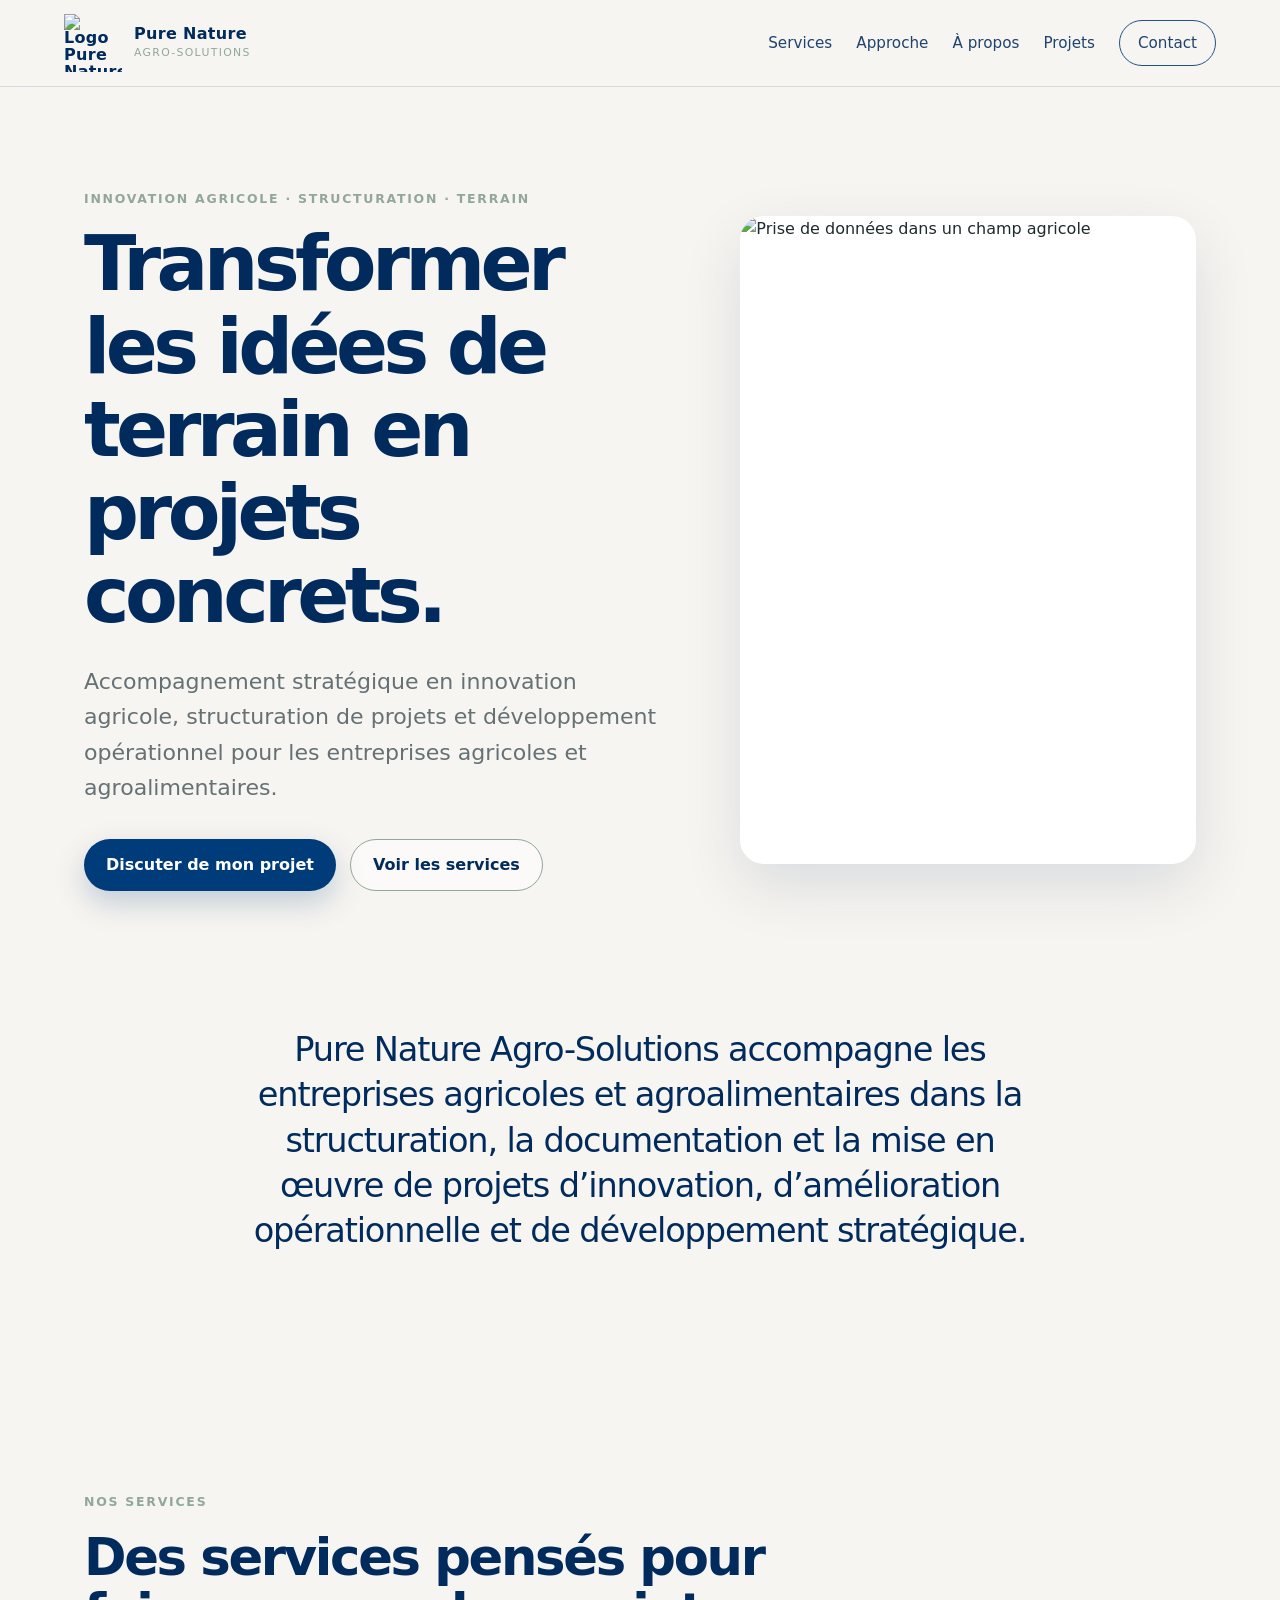
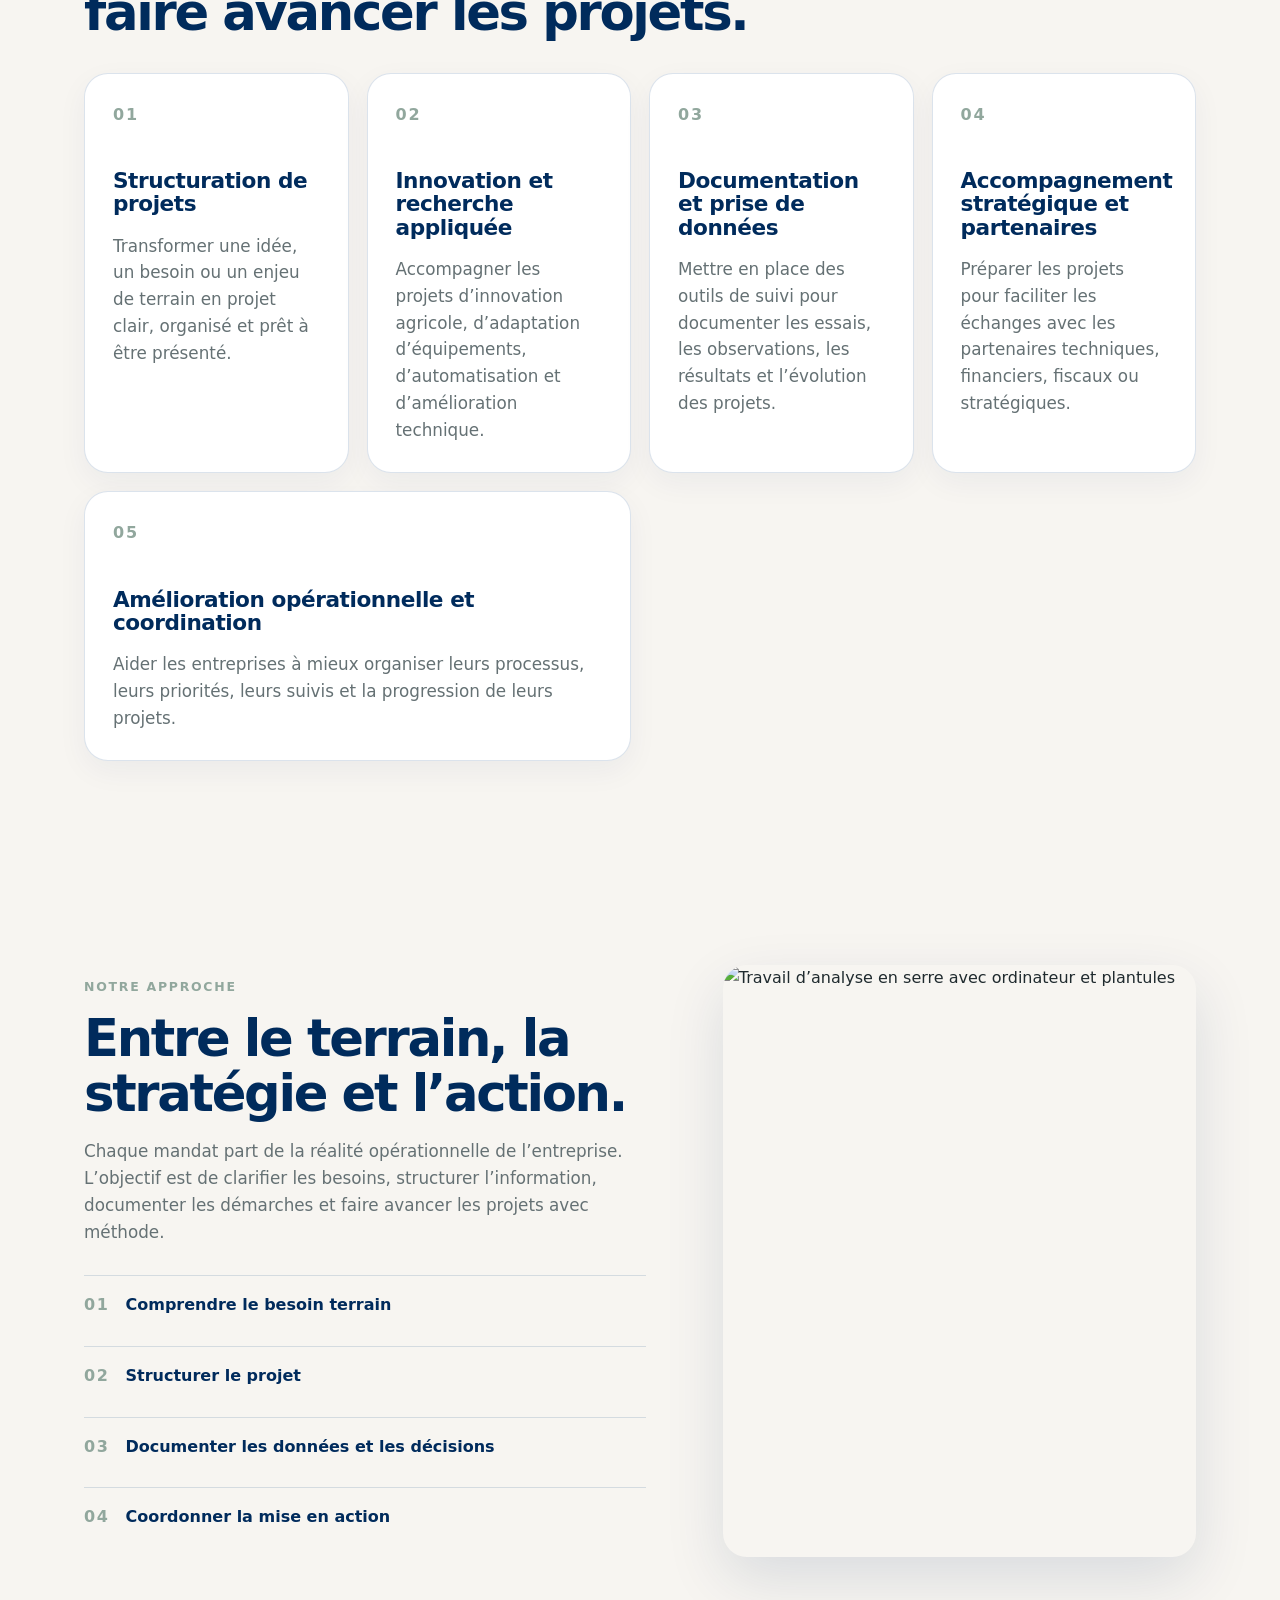
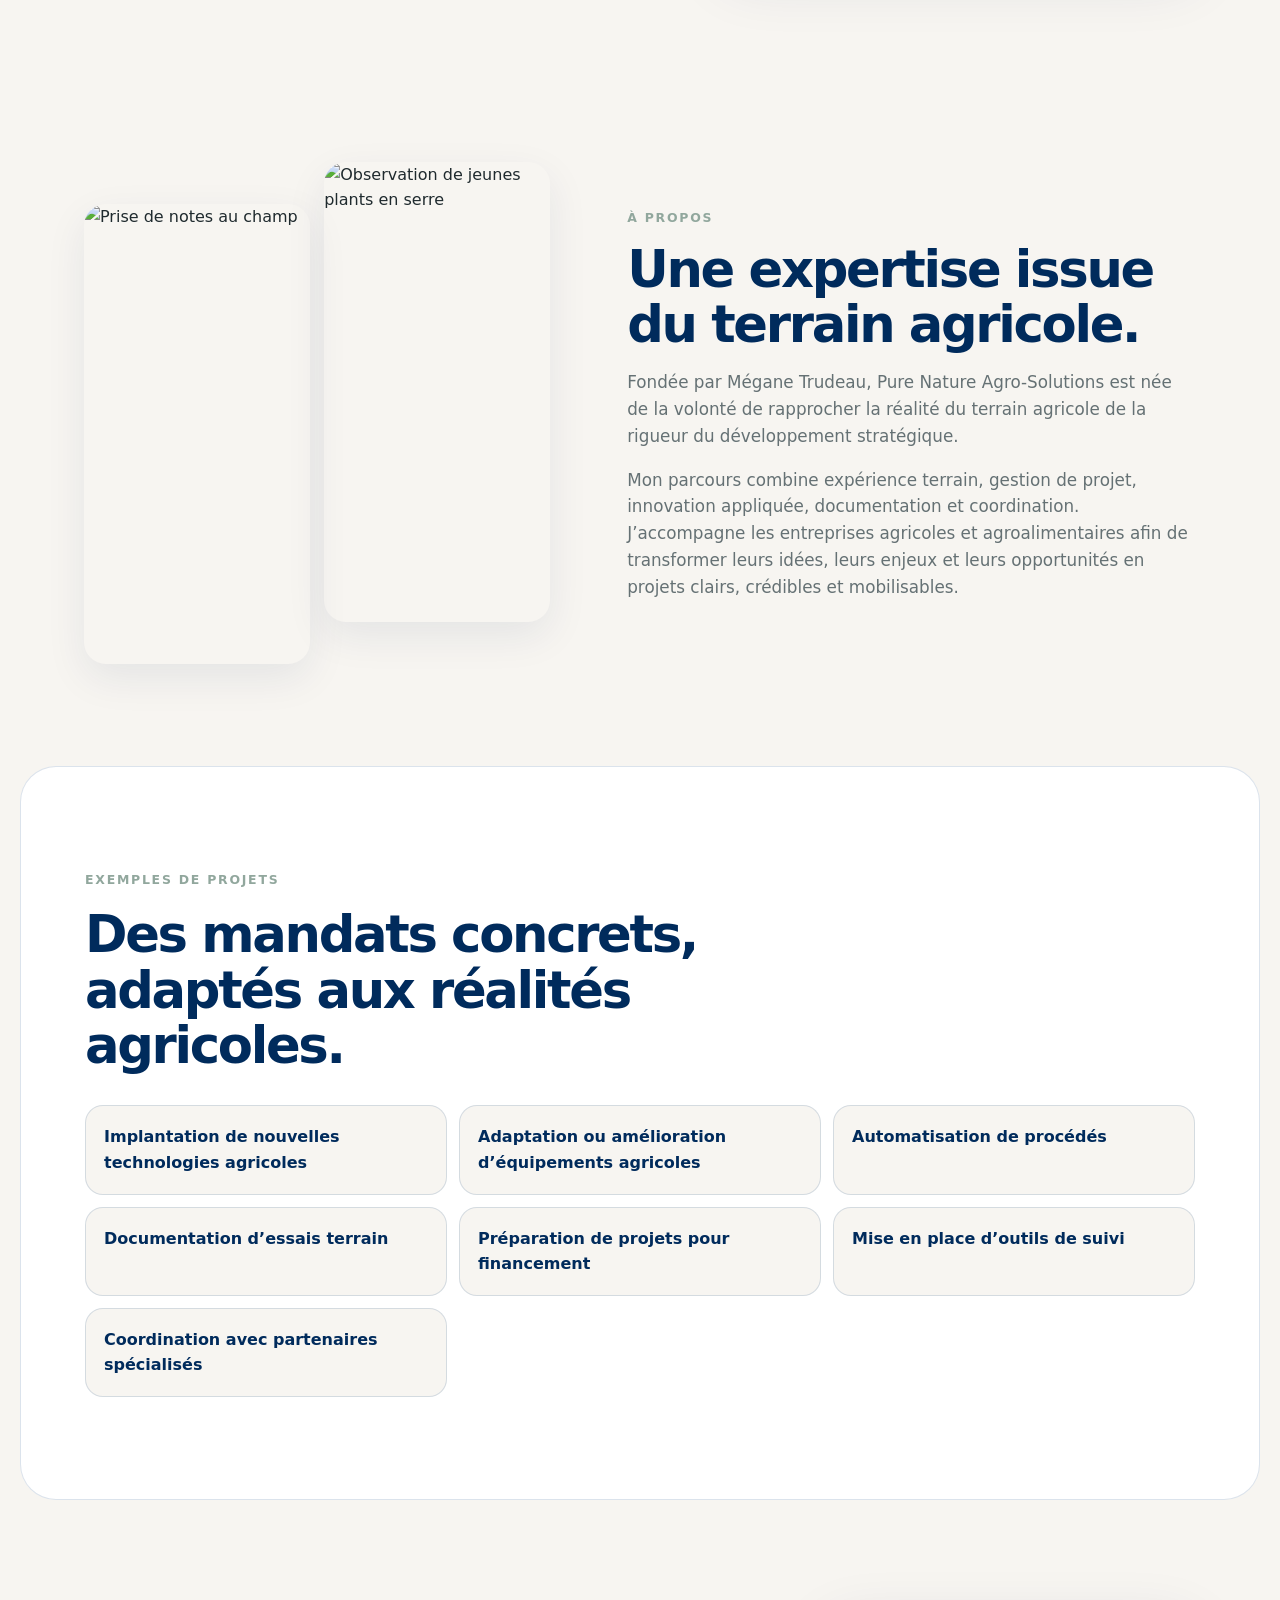
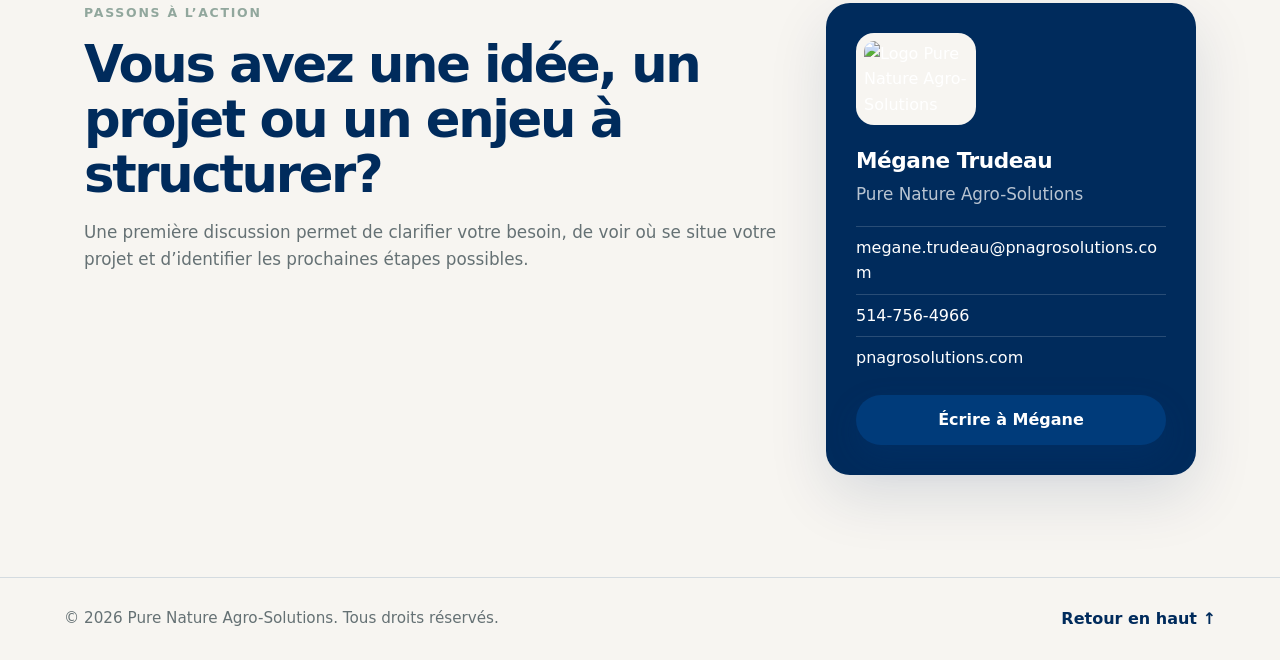
==== index.html @ 12ebe4b5 "Add files via upload" ====
<!DOCTYPE html>
<html lang="fr">
<head>
  <meta charset="UTF-8" />
  <meta name="viewport" content="width=device-width, initial-scale=1.0" />
  <title>Pure Nature Agro-Solutions | Structuration de projets agricoles</title>
  <meta name="description" content="Pure Nature Agro-Solutions accompagne les entreprises agricoles et agroalimentaires dans la structuration, la documentation et la mise en œuvre de projets d’innovation, d’amélioration opérationnelle et de développement stratégique." />
  <meta name="author" content="Pure Nature Agro-Solutions" />
  <meta property="og:title" content="Pure Nature Agro-Solutions" />
  <meta property="og:description" content="Transformer les idées de terrain en projets concrets, structurés et crédibles." />
  <meta property="og:type" content="website" />
  <meta property="og:image" content="assets/logo-pnas-fond.jpg" />
  <link rel="icon" href="assets/logo-pnas.png" />
  <link rel="stylesheet" href="style.css" />
</head>
<body>
  <header class="site-header" id="top">
    <a class="brand" href="#accueil" aria-label="Accueil Pure Nature Agro-Solutions">
      <img src="assets/logo-pnas.png" alt="Logo Pure Nature Agro-Solutions" />
      <span>Pure Nature<br><small>Agro-Solutions</small></span>
    </a>
    <button class="nav-toggle" aria-label="Ouvrir le menu" aria-expanded="false">☰</button>
    <nav class="main-nav" aria-label="Navigation principale">
      <a href="#services">Services</a>
      <a href="#approche">Approche</a>
      <a href="#apropos">À propos</a>
      <a href="#projets">Projets</a>
      <a href="#contact" class="nav-cta">Contact</a>
    </nav>
  </header>

  <main>
    <section class="hero section" id="accueil">
      <div class="hero-content">
        <p class="eyebrow">Innovation agricole · Structuration · Terrain</p>
        <h1>Transformer les idées de terrain en projets concrets.</h1>
        <p class="hero-text">Accompagnement stratégique en innovation agricole, structuration de projets et développement opérationnel pour les entreprises agricoles et agroalimentaires.</p>
        <div class="hero-actions">
          <a class="button primary" href="mailto:megane.trudeau@pnagrosolutions.com?subject=Discussion%20de%20projet%20-%20Pure%20Nature%20Agro-Solutions">Discuter de mon projet</a>
          <a class="button secondary" href="#services">Voir les services</a>
        </div>
      </div>
      <div class="hero-image" aria-label="Prise de données au champ">
        <img src="assets/hero.webp" alt="Prise de données dans un champ agricole" />
      </div>
    </section>

    <section class="intro section narrow">
      <p>Pure Nature Agro-Solutions accompagne les entreprises agricoles et agroalimentaires dans la structuration, la documentation et la mise en œuvre de projets d’innovation, d’amélioration opérationnelle et de développement stratégique.</p>
    </section>

    <section class="section" id="services">
      <div class="section-heading">
        <p class="eyebrow">Nos services</p>
        <h2>Des services pensés pour faire avancer les projets.</h2>
      </div>
      <div class="cards services-grid">
        <article class="card">
          <span class="card-number">01</span>
          <h3>Structuration de projets</h3>
          <p>Transformer une idée, un besoin ou un enjeu de terrain en projet clair, organisé et prêt à être présenté.</p>
        </article>
        <article class="card">
          <span class="card-number">02</span>
          <h3>Innovation et recherche appliquée</h3>
          <p>Accompagner les projets d’innovation agricole, d’adaptation d’équipements, d’automatisation et d’amélioration technique.</p>
        </article>
        <article class="card">
          <span class="card-number">03</span>
          <h3>Documentation et prise de données</h3>
          <p>Mettre en place des outils de suivi pour documenter les essais, les observations, les résultats et l’évolution des projets.</p>
        </article>
        <article class="card">
          <span class="card-number">04</span>
          <h3>Accompagnement stratégique et partenaires</h3>
          <p>Préparer les projets pour faciliter les échanges avec les partenaires techniques, financiers, fiscaux ou stratégiques.</p>
        </article>
        <article class="card wide-card">
          <span class="card-number">05</span>
          <h3>Amélioration opérationnelle et coordination</h3>
          <p>Aider les entreprises à mieux organiser leurs processus, leurs priorités, leurs suivis et la progression de leurs projets.</p>
        </article>
      </div>
    </section>

    <section class="section split" id="approche">
      <div>
        <p class="eyebrow">Notre approche</p>
        <h2>Entre le terrain, la stratégie et l’action.</h2>
        <p>Chaque mandat part de la réalité opérationnelle de l’entreprise. L’objectif est de clarifier les besoins, structurer l’information, documenter les démarches et faire avancer les projets avec méthode.</p>
        <div class="steps">
          <div><strong>01</strong><span>Comprendre le besoin terrain</span></div>
          <div><strong>02</strong><span>Structurer le projet</span></div>
          <div><strong>03</strong><span>Documenter les données et les décisions</span></div>
          <div><strong>04</strong><span>Coordonner la mise en action</span></div>
        </div>
      </div>
      <img class="rounded-image" src="assets/greenhouse-work.webp" alt="Travail d’analyse en serre avec ordinateur et plantules" />
    </section>

    <section class="section about" id="apropos">
      <div class="about-gallery">
        <img src="assets/field-notes.webp" alt="Prise de notes au champ" />
        <img src="assets/greenhouse-plants.webp" alt="Observation de jeunes plants en serre" />
      </div>
      <div>
        <p class="eyebrow">À propos</p>
        <h2>Une expertise issue du terrain agricole.</h2>
        <p>Fondée par Mégane Trudeau, Pure Nature Agro-Solutions est née de la volonté de rapprocher la réalité du terrain agricole de la rigueur du développement stratégique.</p>
        <p>Mon parcours combine expérience terrain, gestion de projet, innovation appliquée, documentation et coordination. J’accompagne les entreprises agricoles et agroalimentaires afin de transformer leurs idées, leurs enjeux et leurs opportunités en projets clairs, crédibles et mobilisables.</p>
      </div>
    </section>

    <section class="section projects" id="projets">
      <div class="section-heading">
        <p class="eyebrow">Exemples de projets</p>
        <h2>Des mandats concrets, adaptés aux réalités agricoles.</h2>
      </div>
      <div class="project-list">
        <span>Implantation de nouvelles technologies agricoles</span>
        <span>Adaptation ou amélioration d’équipements agricoles</span>
        <span>Automatisation de procédés</span>
        <span>Documentation d’essais terrain</span>
        <span>Préparation de projets pour financement</span>
        <span>Mise en place d’outils de suivi</span>
        <span>Coordination avec partenaires spécialisés</span>
      </div>
    </section>

    <section class="section cta" id="contact">
      <div>
        <p class="eyebrow">Passons à l’action</p>
        <h2>Vous avez une idée, un projet ou un enjeu à structurer?</h2>
        <p>Une première discussion permet de clarifier votre besoin, de voir où se situe votre projet et d’identifier les prochaines étapes possibles.</p>
      </div>
      <div class="contact-card">
        <img src="assets/logo-pnas.png" alt="Logo Pure Nature Agro-Solutions" />
        <h3>Mégane Trudeau</h3>
        <p>Pure Nature Agro-Solutions</p>
        <a href="mailto:megane.trudeau@pnagrosolutions.com">megane.trudeau@pnagrosolutions.com</a>
        <a href="tel:+15147564966">514-756-4966</a>
        <a href="https://pnagrosolutions.com">pnagrosolutions.com</a>
        <a class="button primary full" href="mailto:megane.trudeau@pnagrosolutions.com?subject=Demande%20d'information%20-%20Pure%20Nature%20Agro-Solutions">Écrire à Mégane</a>
      </div>
    </section>
  </main>

  <footer class="site-footer">
    <p>© <span id="year"></span> Pure Nature Agro-Solutions. Tous droits réservés.</p>
    <a href="#top">Retour en haut ↑</a>
  </footer>

  <script src="script.js"></script>
</body>
</html>
---- style.css ----
:root {
  --blue: #003b7a;
  --blue-dark: #002b5c;
  --sage: #91a79d;
  --sage-light: #dfe8e4;
  --cream: #f7f5f1;
  --paper: #ffffff;
  --text: #1f2a2e;
  --muted: #657174;
  --line: rgba(0, 59, 122, 0.14);
  --shadow: 0 22px 60px rgba(0, 43, 92, 0.12);
  --radius: 24px;
}

* { box-sizing: border-box; }
html { scroll-behavior: smooth; }
body {
  margin: 0;
  font-family: Inter, ui-sans-serif, system-ui, -apple-system, BlinkMacSystemFont, "Segoe UI", sans-serif;
  color: var(--text);
  background: var(--cream);
  line-height: 1.6;
}
img { max-width: 100%; display: block; }
a { color: inherit; text-decoration: none; }

.site-header {
  position: sticky;
  top: 0;
  z-index: 50;
  display: flex;
  align-items: center;
  justify-content: space-between;
  gap: 24px;
  padding: 14px clamp(20px, 5vw, 72px);
  background: rgba(247, 245, 241, 0.92);
  backdrop-filter: blur(14px);
  border-bottom: 1px solid var(--line);
}
.brand {
  display: flex;
  align-items: center;
  gap: 12px;
  font-weight: 700;
  letter-spacing: 0.02em;
  color: var(--blue-dark);
  line-height: 1.05;
}
.brand img { width: 58px; height: 58px; object-fit: contain; }
.brand small { font-weight: 500; letter-spacing: 0.12em; text-transform: uppercase; font-size: 0.68rem; color: var(--sage); }
.main-nav {
  display: flex;
  align-items: center;
  gap: 24px;
  font-size: 0.95rem;
  color: var(--blue-dark);
}
.main-nav a { opacity: 0.88; transition: opacity 0.2s ease; }
.main-nav a:hover { opacity: 1; }
.nav-cta {
  padding: 10px 18px;
  border: 1px solid var(--blue);
  border-radius: 999px;
}
.nav-toggle { display: none; border: 0; background: transparent; font-size: 1.8rem; color: var(--blue); }

.section {
  padding: clamp(64px, 8vw, 112px) clamp(20px, 5vw, 72px);
  max-width: 1240px;
  margin: 0 auto;
}
.narrow { max-width: 920px; }
.eyebrow {
  margin: 0 0 14px;
  color: var(--sage);
  font-weight: 800;
  text-transform: uppercase;
  letter-spacing: 0.14em;
  font-size: 0.78rem;
}
h1, h2, h3 { margin: 0; line-height: 1.08; color: var(--blue-dark); }
h1 { font-size: clamp(2.6rem, 6vw, 6rem); letter-spacing: -0.06em; max-width: 760px; }
h2 { font-size: clamp(2rem, 4vw, 4rem); letter-spacing: -0.045em; max-width: 780px; }
h3 { font-size: 1.35rem; letter-spacing: -0.02em; }
p { font-size: 1.05rem; color: var(--muted); }

.hero {
  display: grid;
  grid-template-columns: minmax(0, 1fr) minmax(380px, 0.78fr);
  gap: clamp(34px, 6vw, 72px);
  align-items: center;
  min-height: calc(100vh - 92px);
}
.hero-text { font-size: clamp(1.15rem, 2vw, 1.38rem); max-width: 660px; margin: 26px 0 0; }
.hero-actions { display: flex; flex-wrap: wrap; gap: 14px; margin-top: 34px; }
.button {
  display: inline-flex;
  align-items: center;
  justify-content: center;
  min-height: 48px;
  padding: 12px 22px;
  border-radius: 999px;
  font-weight: 800;
  transition: transform 0.2s ease, box-shadow 0.2s ease, background 0.2s ease;
}
.button:hover { transform: translateY(-2px); }
.button.primary { background: var(--blue); color: #fff; box-shadow: 0 12px 30px rgba(0, 59, 122, 0.22); }
.button.secondary { border: 1px solid var(--sage); color: var(--blue-dark); background: rgba(255,255,255,0.45); }
.button.full { width: 100%; margin-top: 16px; }
.hero-image {
  border-radius: var(--radius);
  overflow: hidden;
  box-shadow: var(--shadow);
  background: var(--paper);
}
.hero-image img { width: 100%; height: min(72vh, 740px); object-fit: cover; }
.intro {
  padding-top: 0;
  text-align: center;
}
.intro p {
  color: var(--blue-dark);
  font-size: clamp(1.3rem, 3vw, 2.1rem);
  line-height: 1.35;
  letter-spacing: -0.035em;
}
.section-heading { display: flex; flex-direction: column; gap: 4px; margin-bottom: 32px; }
.cards { display: grid; gap: 18px; }
.services-grid { grid-template-columns: repeat(4, minmax(0, 1fr)); }
.card {
  padding: 28px;
  background: var(--paper);
  border: 1px solid var(--line);
  border-radius: var(--radius);
  box-shadow: 0 10px 30px rgba(0, 43, 92, 0.05);
}
.card-number {
  display: inline-flex;
  margin-bottom: 42px;
  color: var(--sage);
  font-weight: 900;
  letter-spacing: 0.12em;
}
.card p { margin-bottom: 0; }
.wide-card { grid-column: span 2; }
.split {
  display: grid;
  grid-template-columns: minmax(0, 0.95fr) minmax(360px, 0.8fr);
  gap: clamp(34px, 6vw, 80px);
  align-items: center;
}
.rounded-image { border-radius: var(--radius); box-shadow: var(--shadow); aspect-ratio: 4 / 5; object-fit: cover; width: 100%; }
.steps {
  display: grid;
  gap: 12px;
  margin-top: 30px;
}
.steps div {
  display: flex;
  gap: 16px;
  align-items: center;
  padding: 16px 0;
  border-top: 1px solid var(--line);
}
.steps strong { color: var(--sage); letter-spacing: 0.1em; }
.steps span { font-weight: 750; color: var(--blue-dark); }
.about {
  display: grid;
  grid-template-columns: minmax(350px, 0.82fr) minmax(0, 1fr);
  gap: clamp(34px, 6vw, 80px);
  align-items: center;
}
.about-gallery {
  display: grid;
  grid-template-columns: 1fr 1fr;
  gap: 14px;
}
.about-gallery img {
  border-radius: 22px;
  height: 460px;
  width: 100%;
  object-fit: cover;
  box-shadow: 0 14px 40px rgba(0, 43, 92, 0.08);
}
.about-gallery img:first-child { margin-top: 42px; }
.projects { background: var(--paper); border-radius: 36px; border: 1px solid var(--line); }
.project-list {
  display: grid;
  grid-template-columns: repeat(3, 1fr);
  gap: 12px;
}
.project-list span {
  padding: 18px;
  border-radius: 18px;
  background: var(--cream);
  color: var(--blue-dark);
  font-weight: 750;
  border: 1px solid var(--line);
}
.cta {
  display: grid;
  grid-template-columns: minmax(0, 1fr) 370px;
  gap: 40px;
  align-items: stretch;
}
.cta h2 { max-width: 700px; }
.contact-card {
  background: var(--blue-dark);
  color: #fff;
  border-radius: var(--radius);
  padding: 30px;
  box-shadow: var(--shadow);
}
.contact-card img { width: 120px; background: var(--cream); border-radius: 18px; padding: 8px; margin-bottom: 24px; }
.contact-card h3 { color: #fff; }
.contact-card p { color: rgba(255,255,255,0.72); margin: 8px 0 18px; }
.contact-card a:not(.button) { display: block; color: #fff; padding: 8px 0; border-top: 1px solid rgba(255,255,255,0.16); word-break: break-word; }
.site-footer {
  display: flex;
  justify-content: space-between;
  gap: 20px;
  padding: 28px clamp(20px, 5vw, 72px);
  color: var(--muted);
  border-top: 1px solid var(--line);
}
.site-footer p { margin: 0; font-size: 0.95rem; }
.site-footer a { color: var(--blue-dark); font-weight: 750; }

@media (max-width: 980px) {
  .nav-toggle { display: block; }
  .main-nav {
    position: absolute;
    top: 86px;
    left: 20px;
    right: 20px;
    display: none;
    flex-direction: column;
    align-items: flex-start;
    gap: 16px;
    padding: 24px;
    background: var(--paper);
    border-radius: 22px;
    box-shadow: var(--shadow);
  }
  .main-nav.is-open { display: flex; }
  .hero, .split, .about, .cta { grid-template-columns: 1fr; }
  .hero { min-height: auto; padding-top: 44px; }
  .hero-image img { height: 520px; }
  .services-grid { grid-template-columns: repeat(2, 1fr); }
  .project-list { grid-template-columns: repeat(2, 1fr); }
}

@media (max-width: 640px) {
  .brand span { display: none; }
  .brand img { width: 52px; height: 52px; }
  .site-header { padding: 12px 18px; }
  .section { padding-left: 18px; padding-right: 18px; }
  .hero-image img { height: 430px; }
  .services-grid, .project-list, .about-gallery { grid-template-columns: 1fr; }
  .wide-card { grid-column: auto; }
  .about-gallery img { height: 360px; }
  .about-gallery img:first-child { margin-top: 0; }
  .site-footer { flex-direction: column; }
}
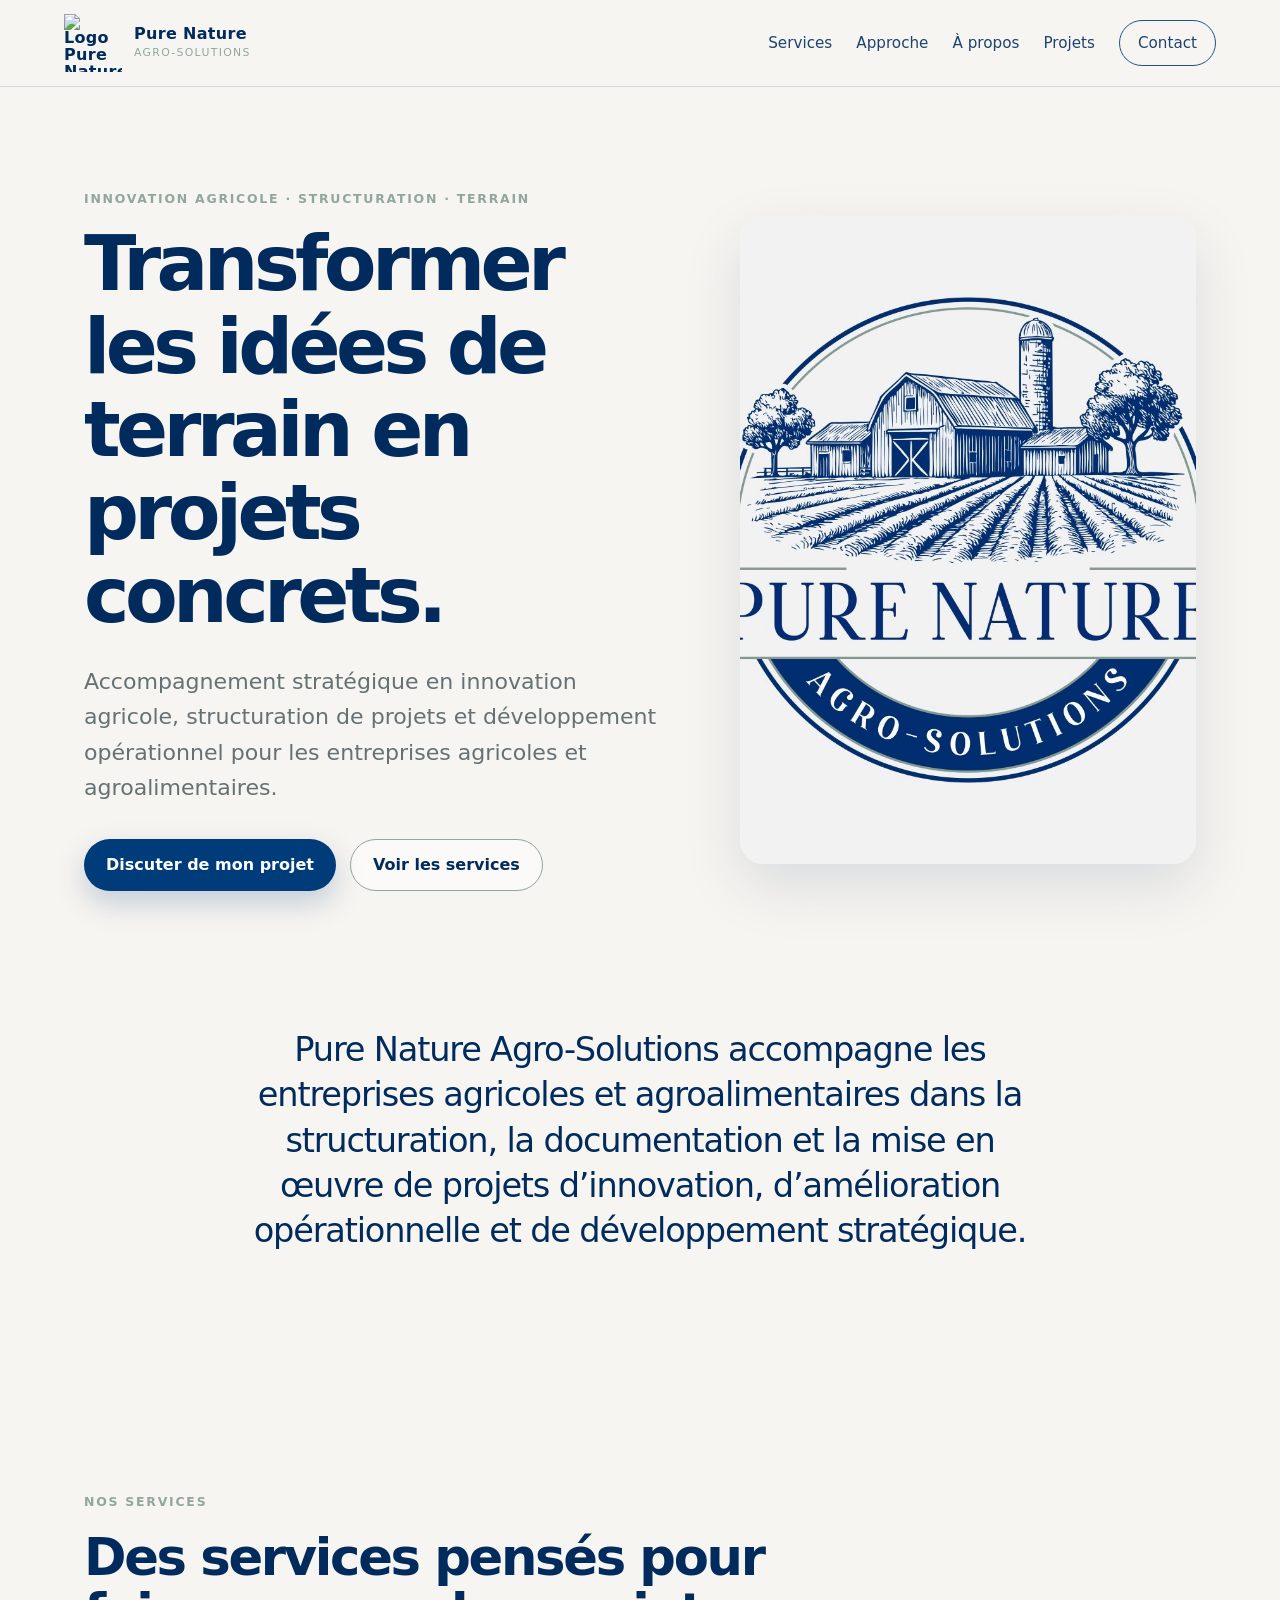
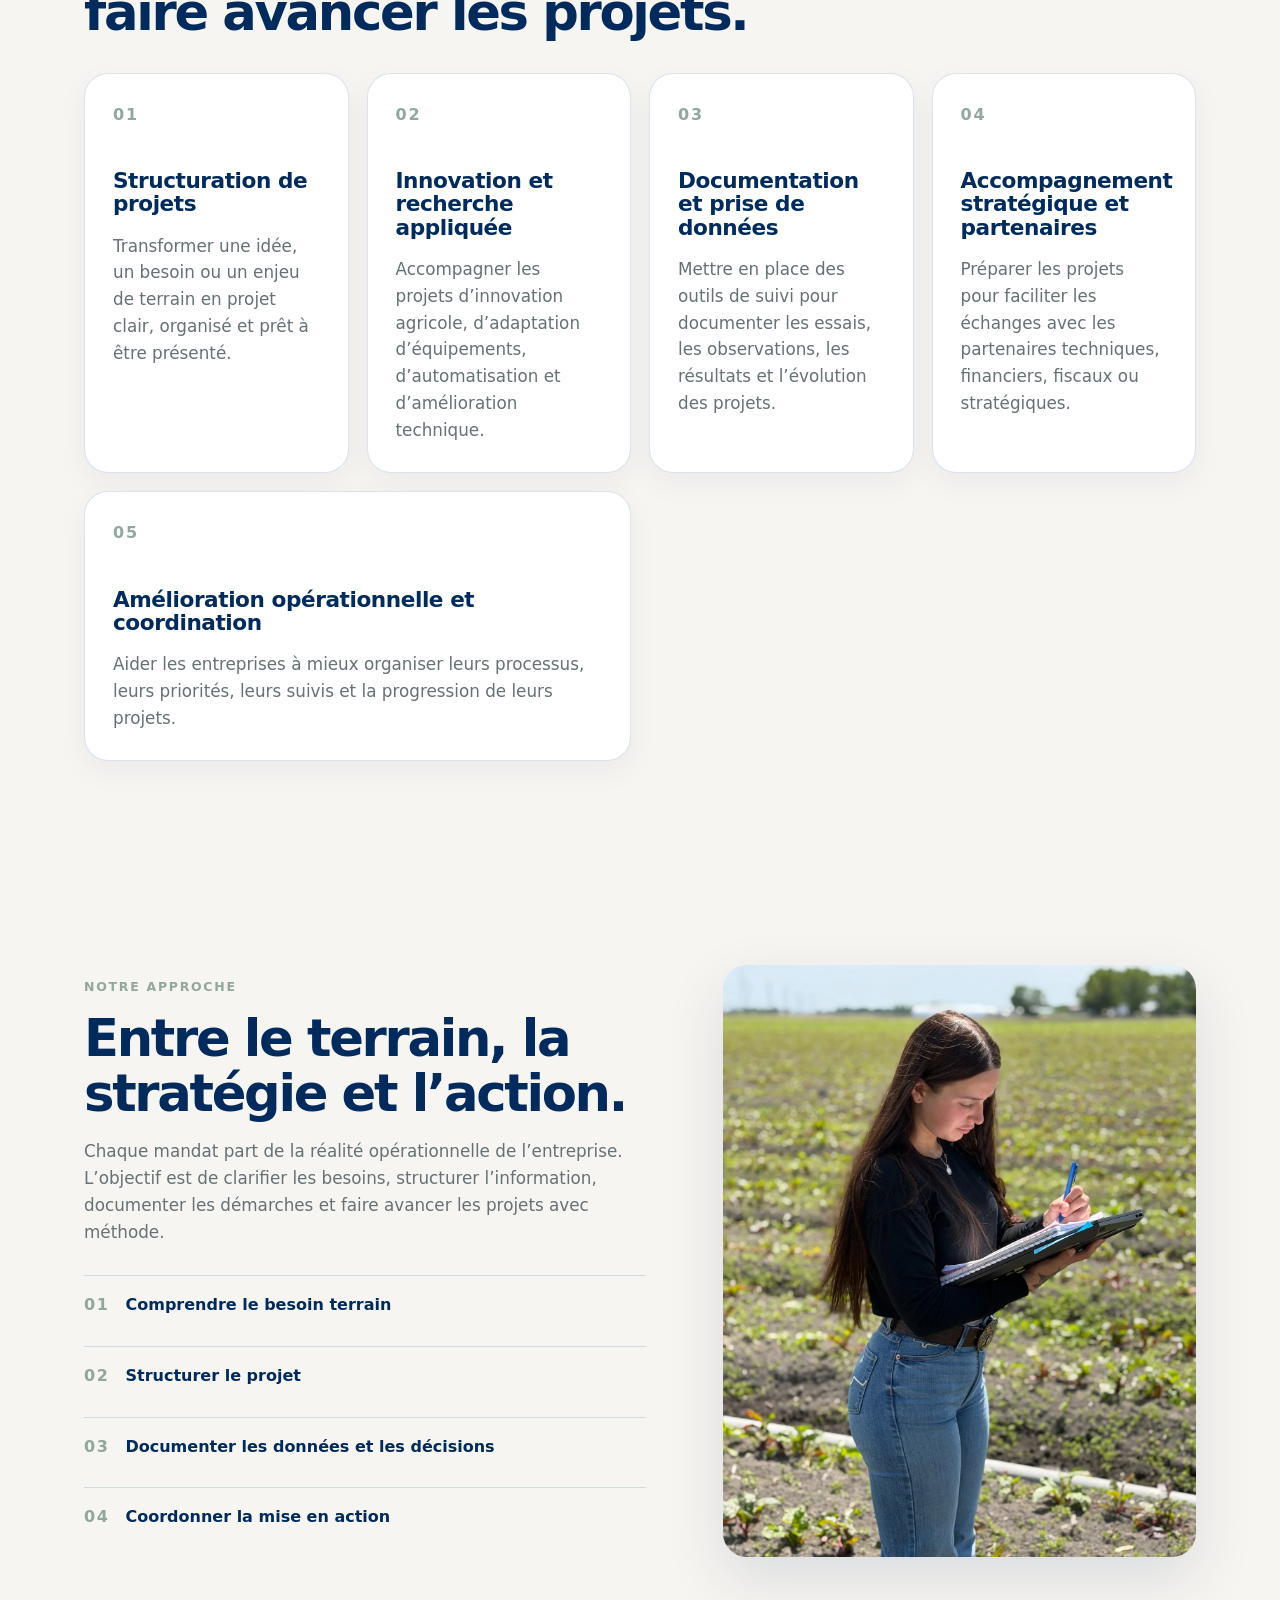
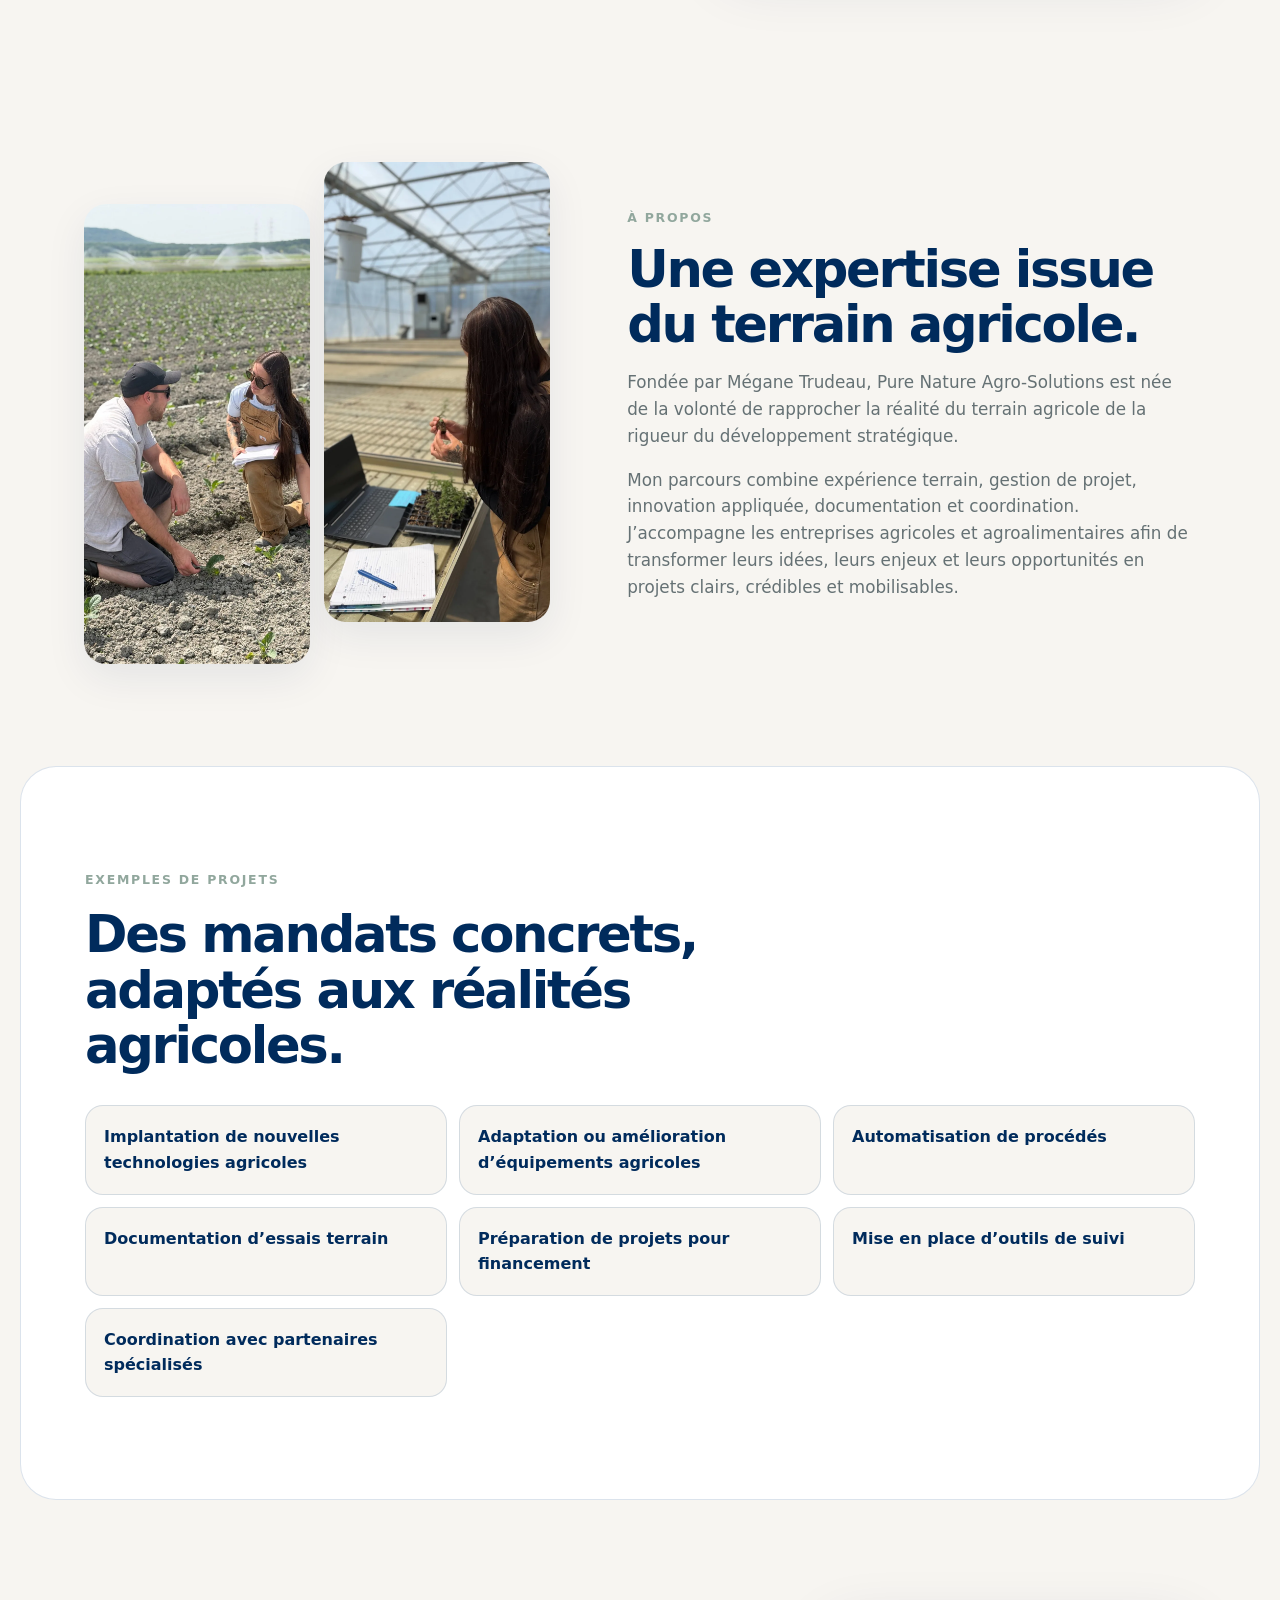
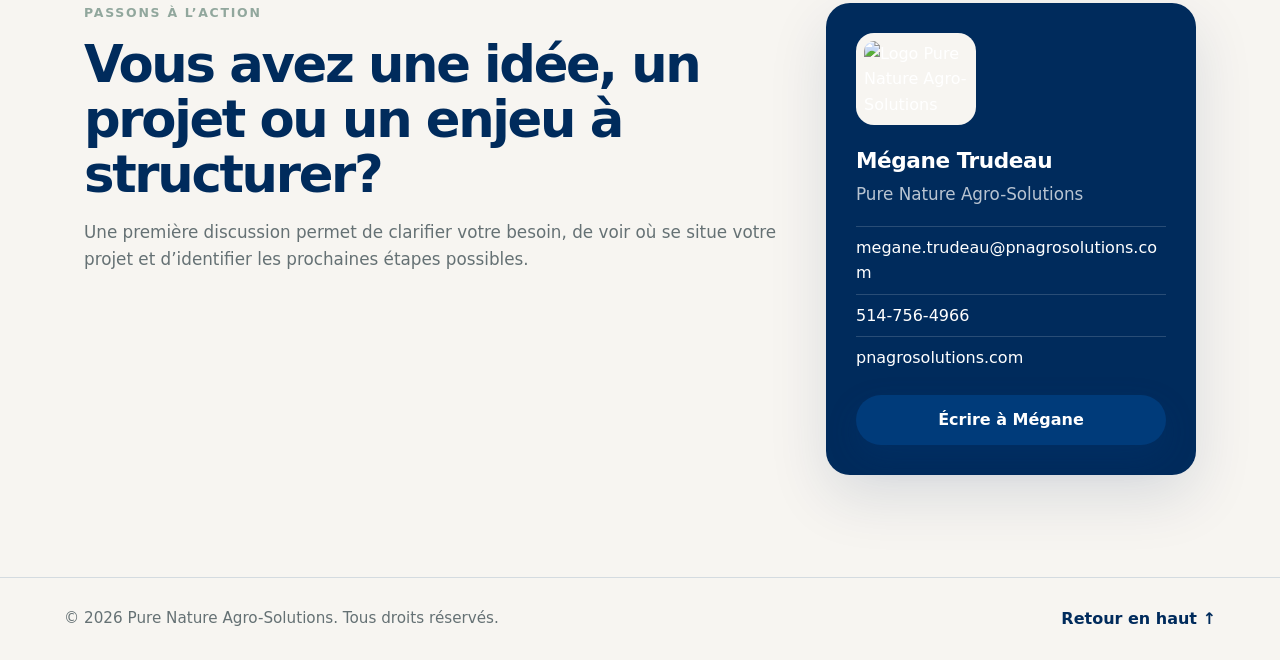
==== commit ca7bd742: "Fix: corriger les chemins des images (supprimer le prefixe assets/)" ====
--- a/index.html
+++ b/index.html
@@ -9,14 +9,14 @@
   <meta property="og:title" content="Pure Nature Agro-Solutions" />
   <meta property="og:description" content="Transformer les idées de terrain en projets concrets, structurés et crédibles." />
   <meta property="og:type" content="website" />
-  <meta property="og:image" content="assets/logo-pnas-fond.jpg" />
-  <link rel="icon" href="assets/logo-pnas.png" />
+  <meta property="og:image" content="logo-pnas-fond.jpg" />
+  <link rel="icon" href="logo-pnas.png" />
   <link rel="stylesheet" href="style.css" />
 </head>
 <body>
   <header class="site-header" id="top">
     <a class="brand" href="#accueil" aria-label="Accueil Pure Nature Agro-Solutions">
-      <img src="assets/logo-pnas.png" alt="Logo Pure Nature Agro-Solutions" />
+      <img src="logo-pnas.png" alt="Logo Pure Nature Agro-Solutions" />
       <span>Pure Nature<br><small>Agro-Solutions</small></span>
     </a>
     <button class="nav-toggle" aria-label="Ouvrir le menu" aria-expanded="false">☰</button>
@@ -41,7 +41,7 @@
         </div>
       </div>
       <div class="hero-image" aria-label="Prise de données au champ">
-        <img src="assets/hero.webp" alt="Prise de données dans un champ agricole" />
+        <img src="hero.webp" alt="Prise de données dans un champ agricole" />
       </div>
     </section>
 
@@ -95,13 +95,13 @@
           <div><strong>04</strong><span>Coordonner la mise en action</span></div>
         </div>
       </div>
-      <img class="rounded-image" src="assets/greenhouse-work.webp" alt="Travail d’analyse en serre avec ordinateur et plantules" />
+      <img class="rounded-image" src="greenhouse-work.webp" alt="Travail d’analyse en serre avec ordinateur et plantules" />
     </section>
 
     <section class="section about" id="apropos">
       <div class="about-gallery">
-        <img src="assets/field-notes.webp" alt="Prise de notes au champ" />
-        <img src="assets/greenhouse-plants.webp" alt="Observation de jeunes plants en serre" />
+        <img src="field-notes.webp" alt="Prise de notes au champ" />
+        <img src="greenhouse-plants.webp" alt="Observation de jeunes plants en serre" />
       </div>
       <div>
         <p class="eyebrow">À propos</p>
@@ -134,7 +134,7 @@
         <p>Une première discussion permet de clarifier votre besoin, de voir où se situe votre projet et d’identifier les prochaines étapes possibles.</p>
       </div>
       <div class="contact-card">
-        <img src="assets/logo-pnas.png" alt="Logo Pure Nature Agro-Solutions" />
+        <img src="logo-pnas.png" alt="Logo Pure Nature Agro-Solutions" />
         <h3>Mégane Trudeau</h3>
         <p>Pure Nature Agro-Solutions</p>
         <a href="mailto:megane.trudeau@pnagrosolutions.com">megane.trudeau@pnagrosolutions.com</a>
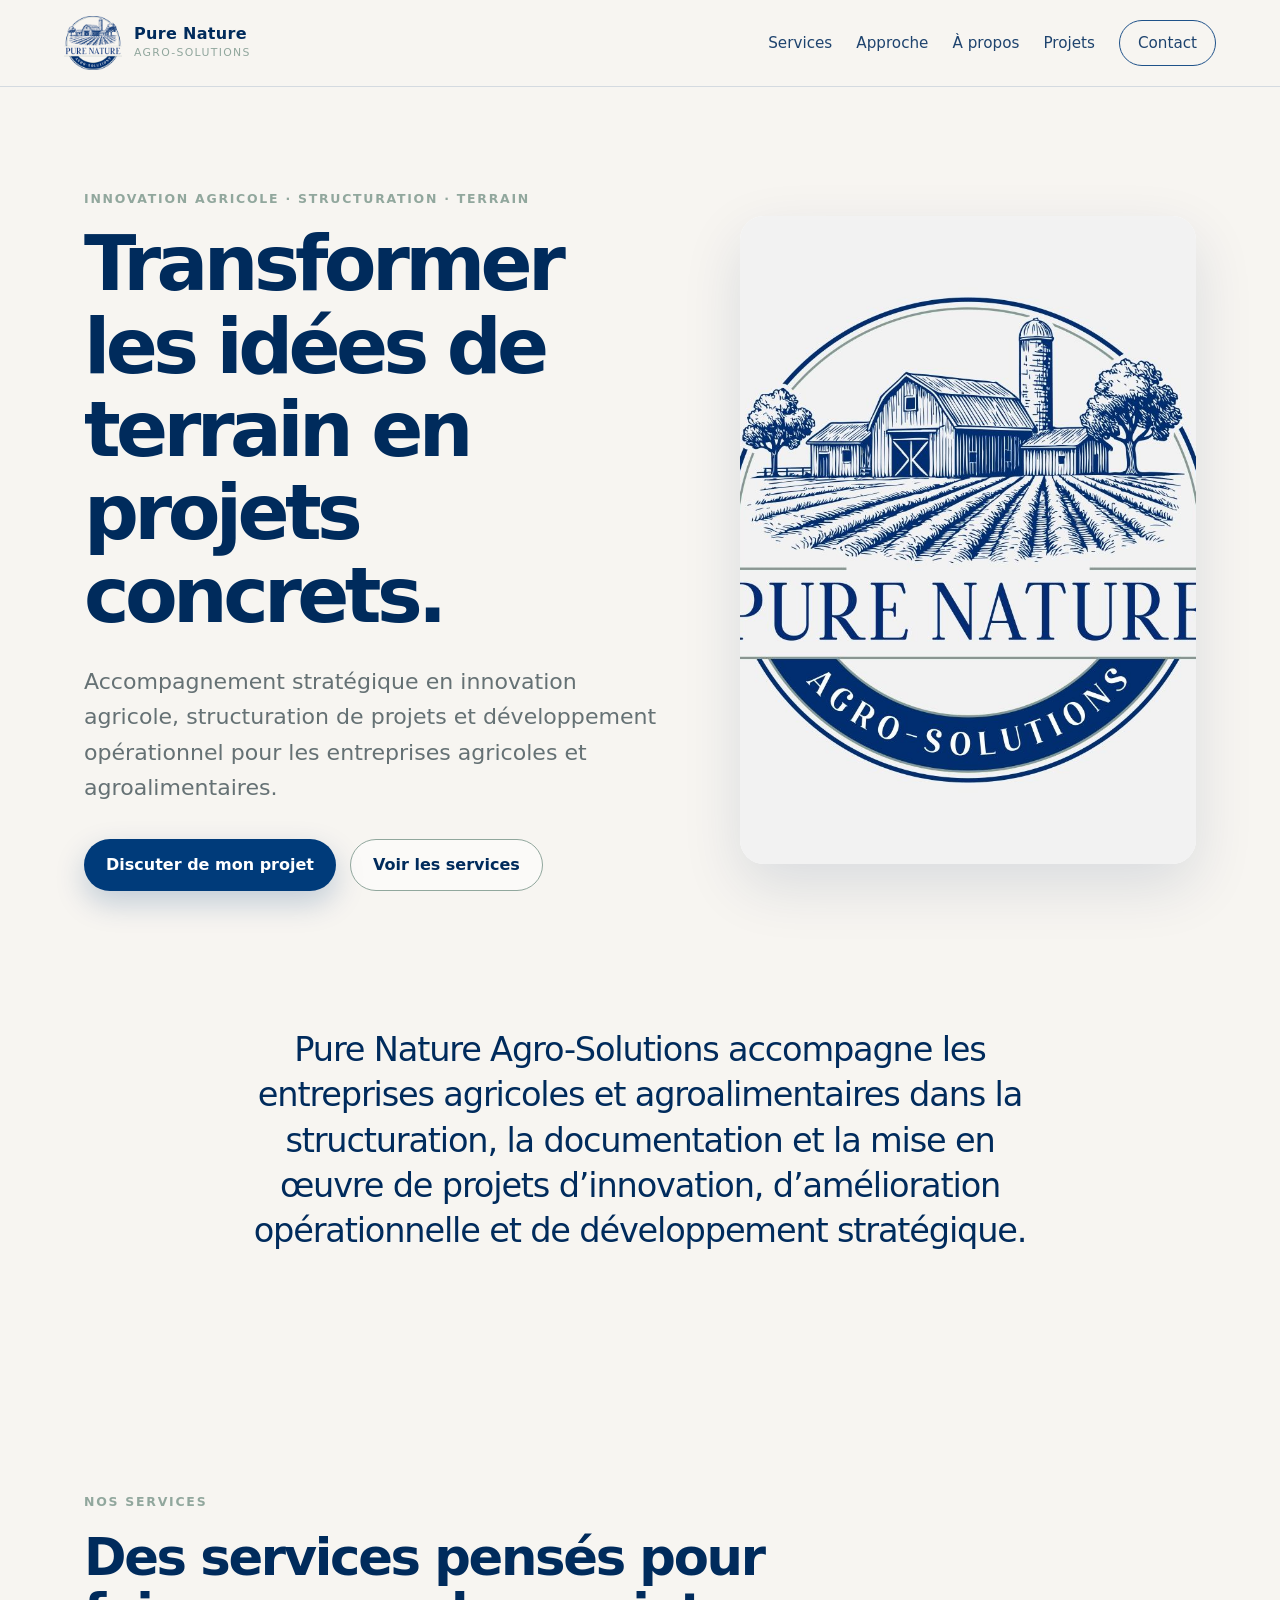
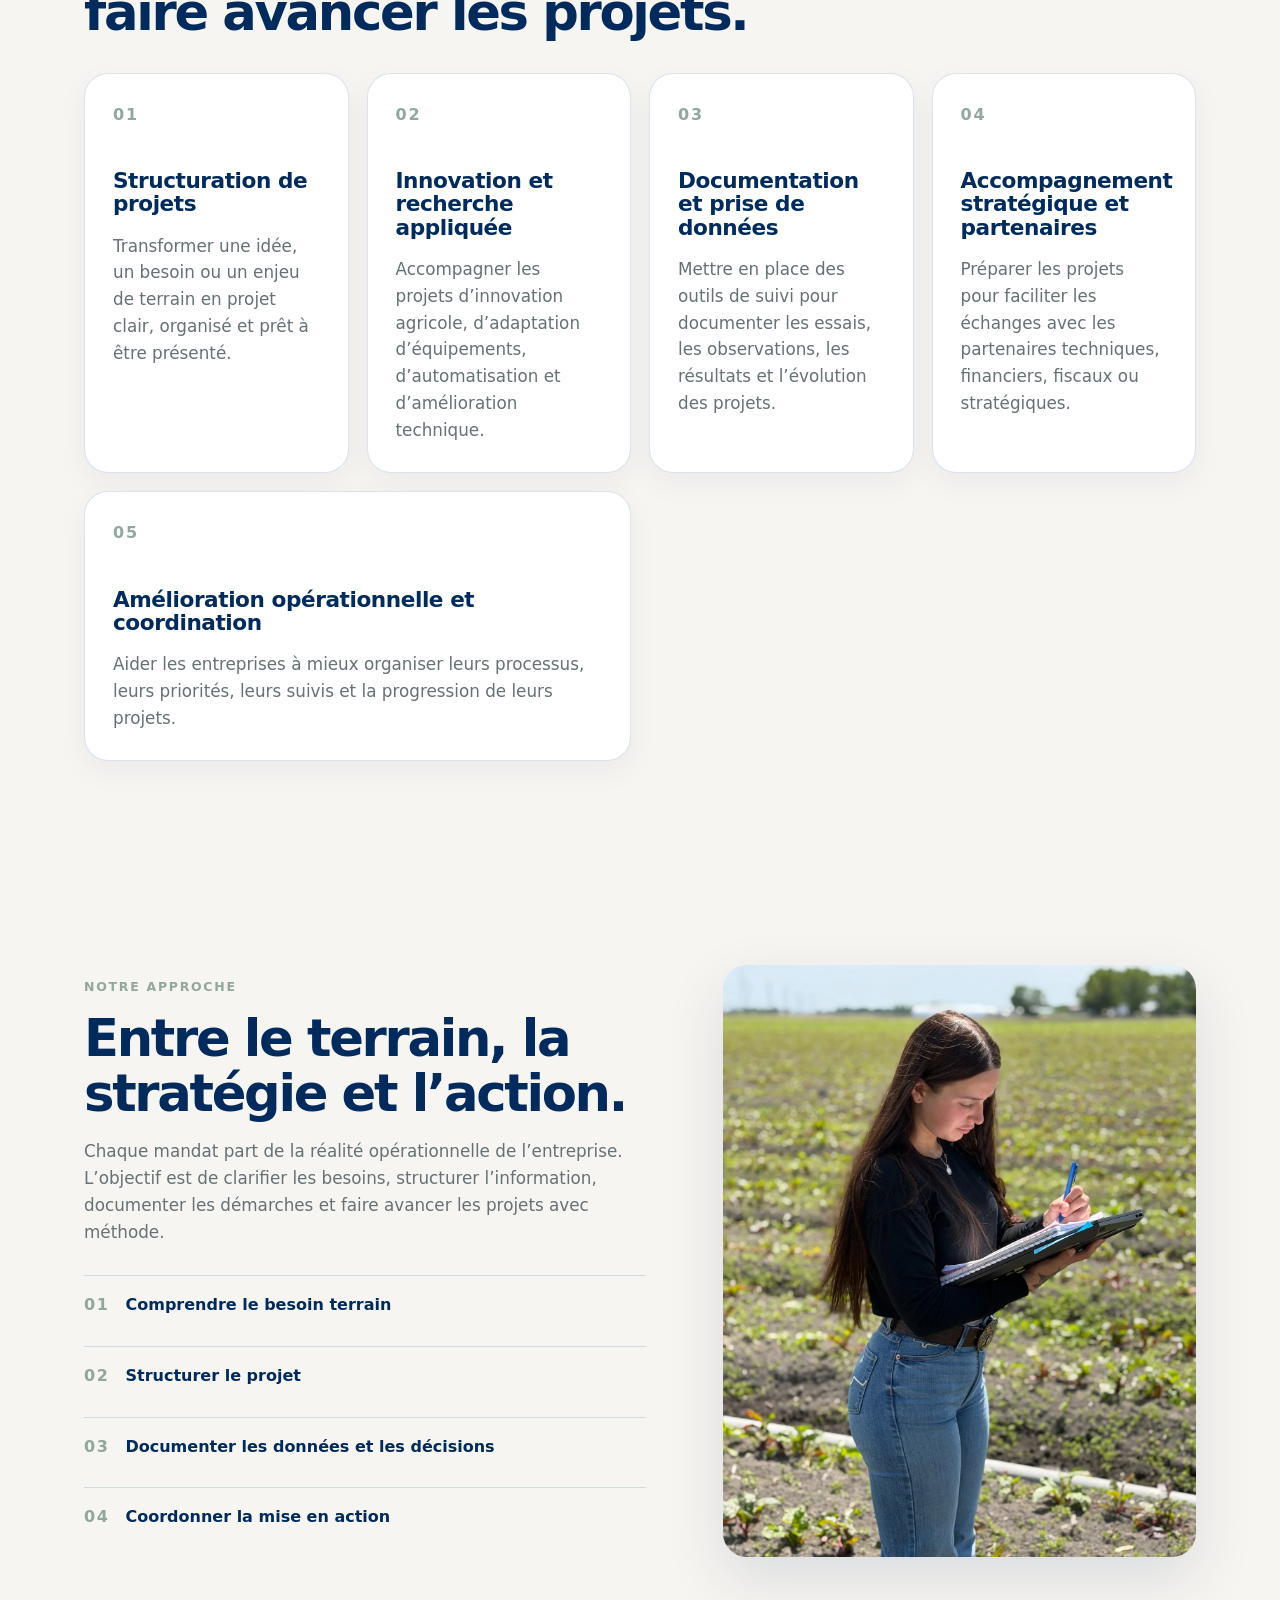
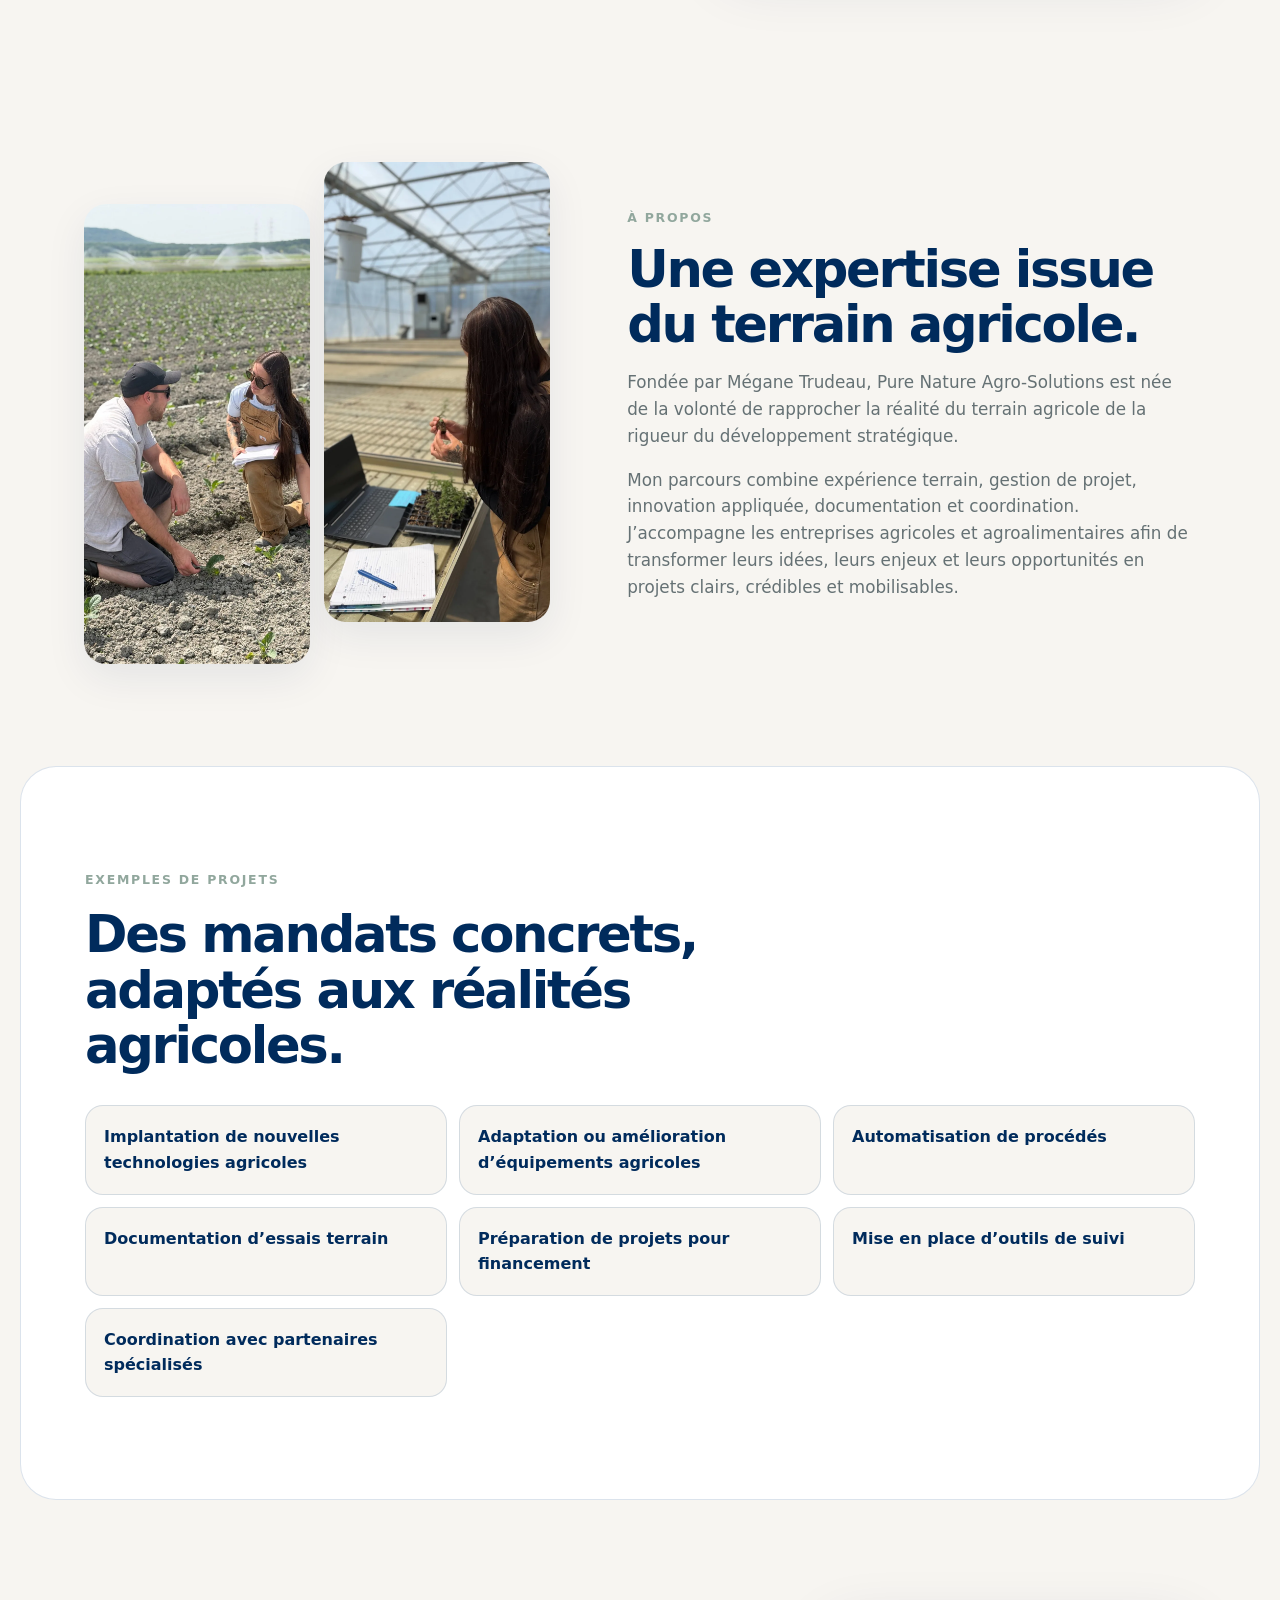
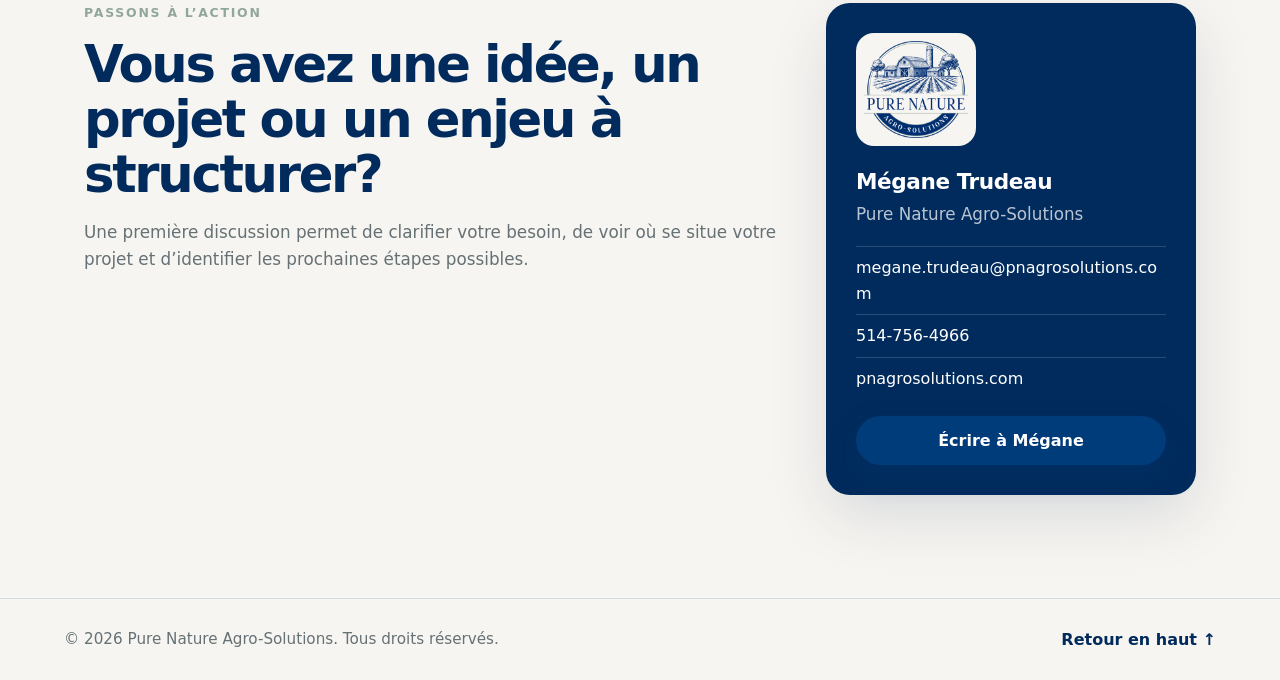
==== commit 4a1bf8d4: "Fix: remplacer logo-pnas.png manquant par logo-pnas-fond.jpg" ====
--- a/index.html
+++ b/index.html
@@ -10,13 +10,13 @@
   <meta property="og:description" content="Transformer les idées de terrain en projets concrets, structurés et crédibles." />
   <meta property="og:type" content="website" />
   <meta property="og:image" content="logo-pnas-fond.jpg" />
-  <link rel="icon" href="logo-pnas.png" />
+  <link rel="icon" href="logo-pnas-fond.jpg" />
   <link rel="stylesheet" href="style.css" />
 </head>
 <body>
   <header class="site-header" id="top">
     <a class="brand" href="#accueil" aria-label="Accueil Pure Nature Agro-Solutions">
-      <img src="logo-pnas.png" alt="Logo Pure Nature Agro-Solutions" />
+      <img src="logo-pnas-fond.jpg" alt="Logo Pure Nature Agro-Solutions" />
       <span>Pure Nature<br><small>Agro-Solutions</small></span>
     </a>
     <button class="nav-toggle" aria-label="Ouvrir le menu" aria-expanded="false">☰</button>
@@ -134,7 +134,7 @@
         <p>Une première discussion permet de clarifier votre besoin, de voir où se situe votre projet et d’identifier les prochaines étapes possibles.</p>
       </div>
       <div class="contact-card">
-        <img src="logo-pnas.png" alt="Logo Pure Nature Agro-Solutions" />
+        <img src="logo-pnas-fond.jpg" alt="Logo Pure Nature Agro-Solutions" />
         <h3>Mégane Trudeau</h3>
         <p>Pure Nature Agro-Solutions</p>
         <a href="mailto:megane.trudeau@pnagrosolutions.com">megane.trudeau@pnagrosolutions.com</a>
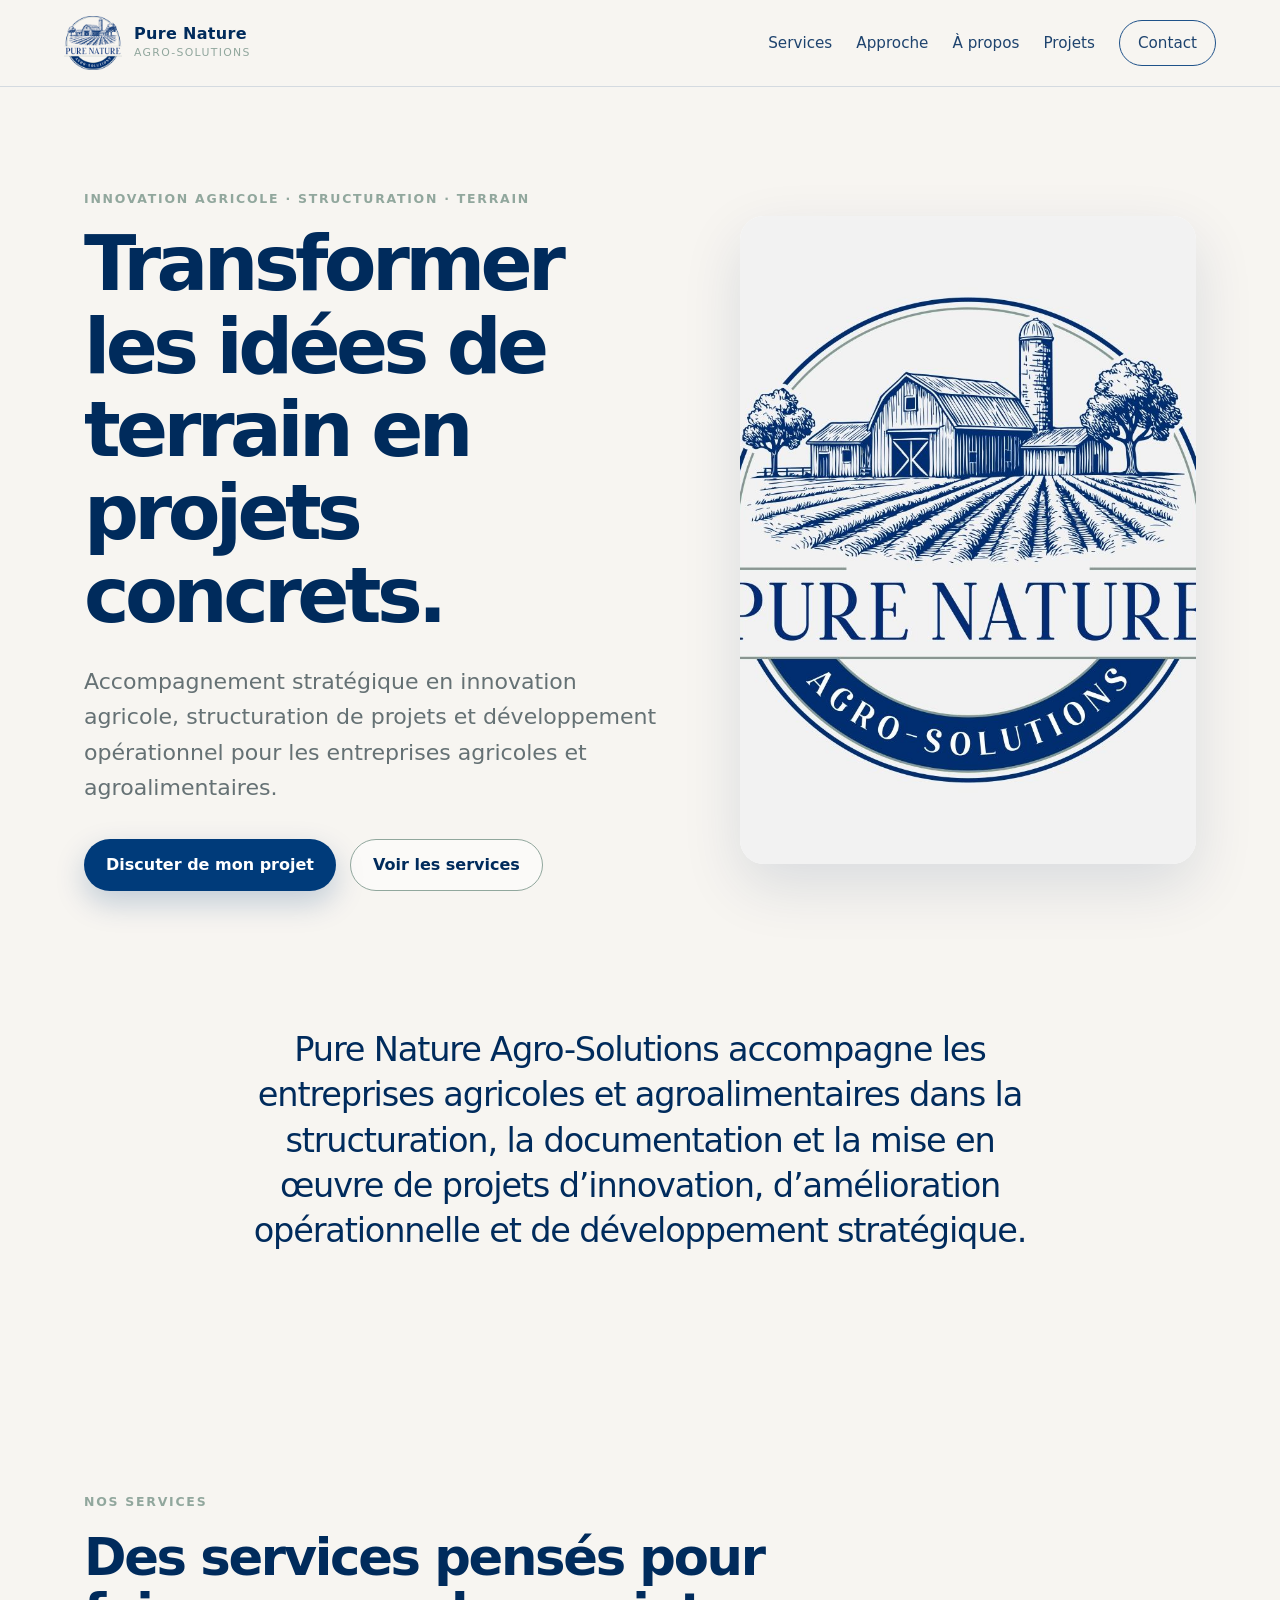
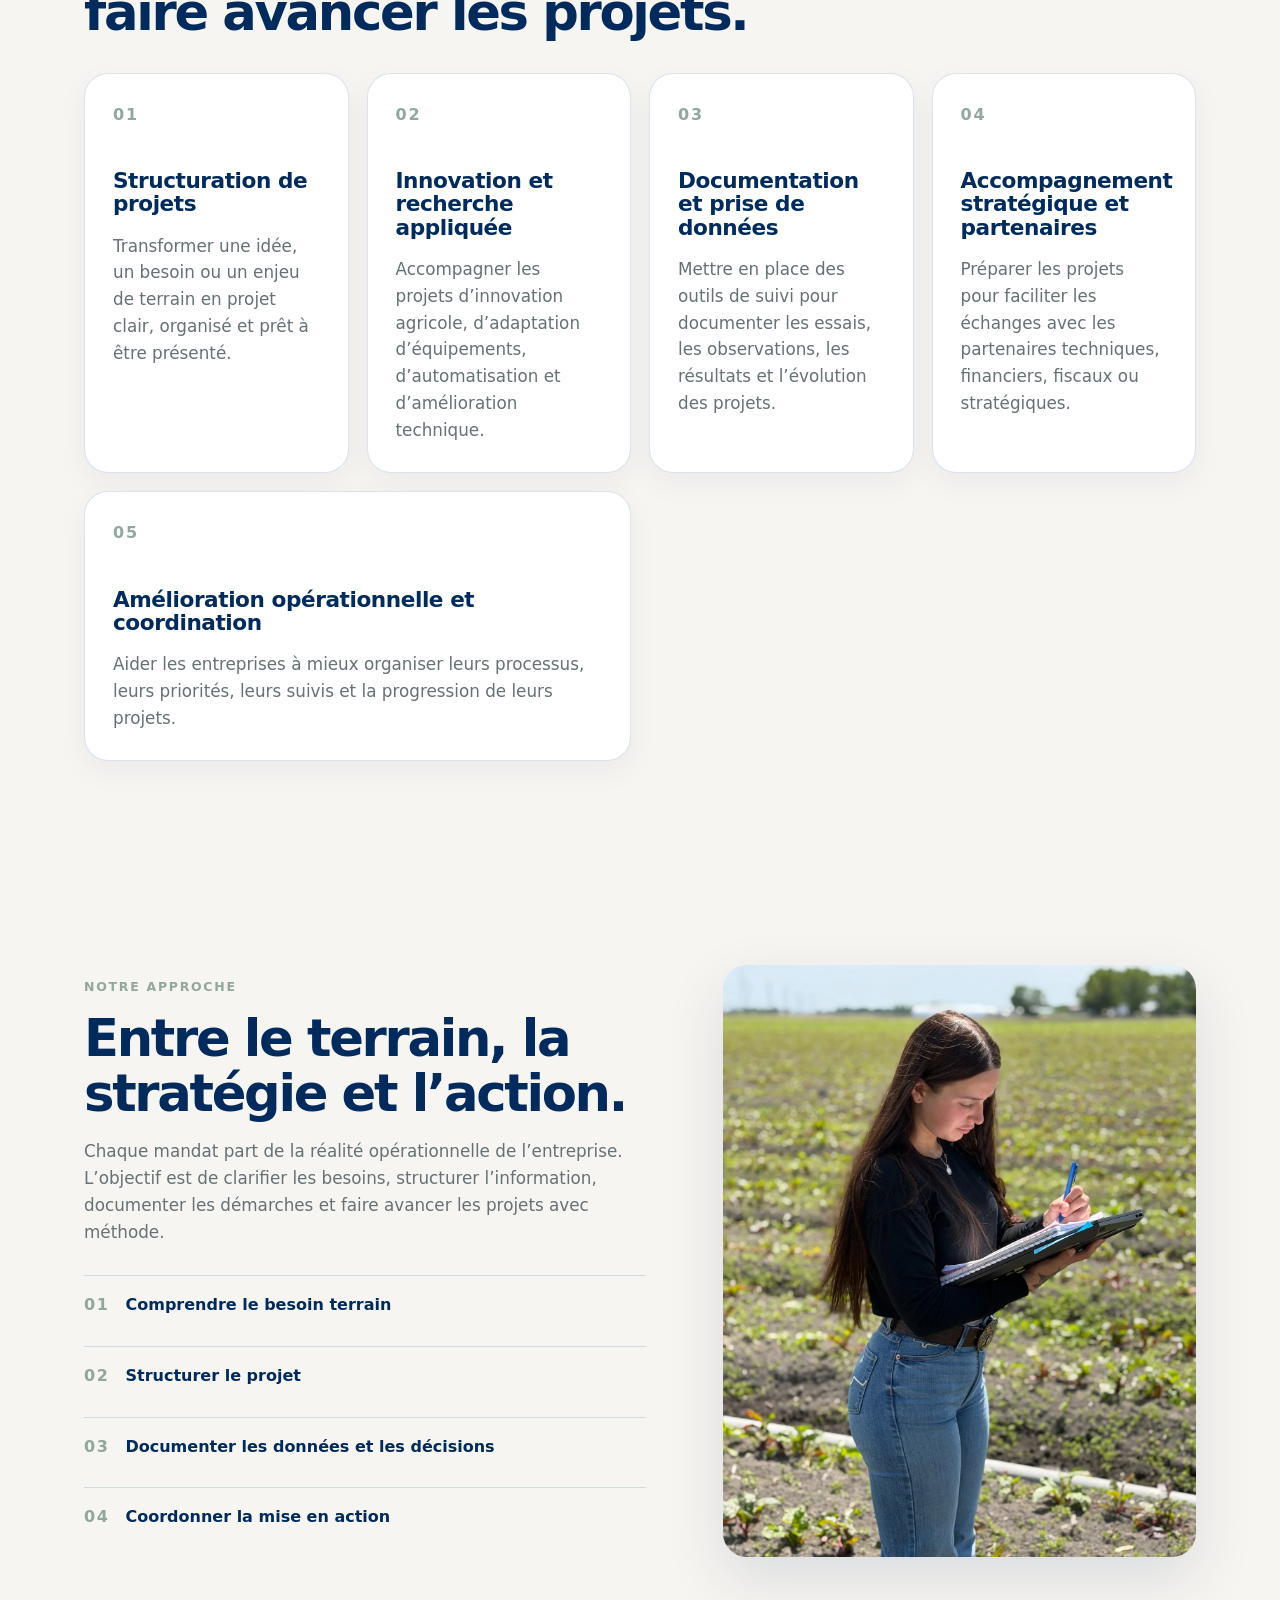
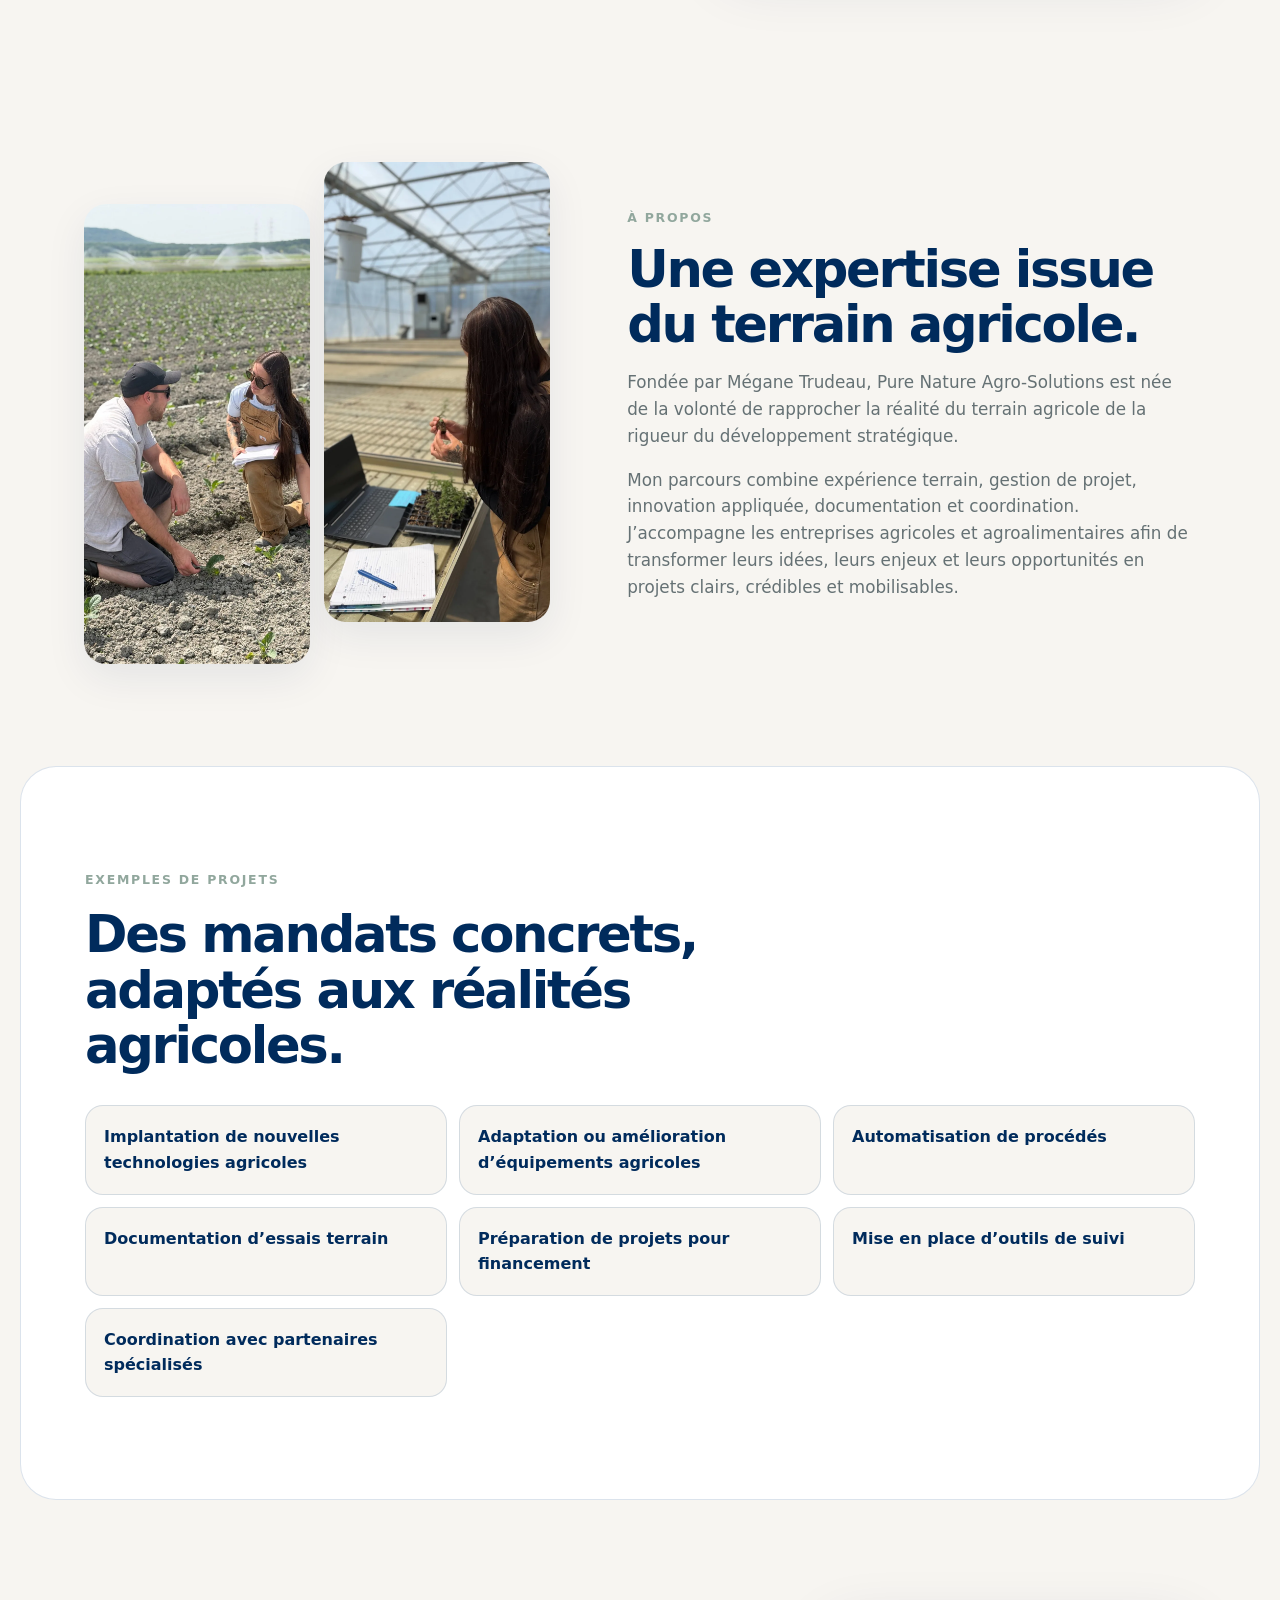
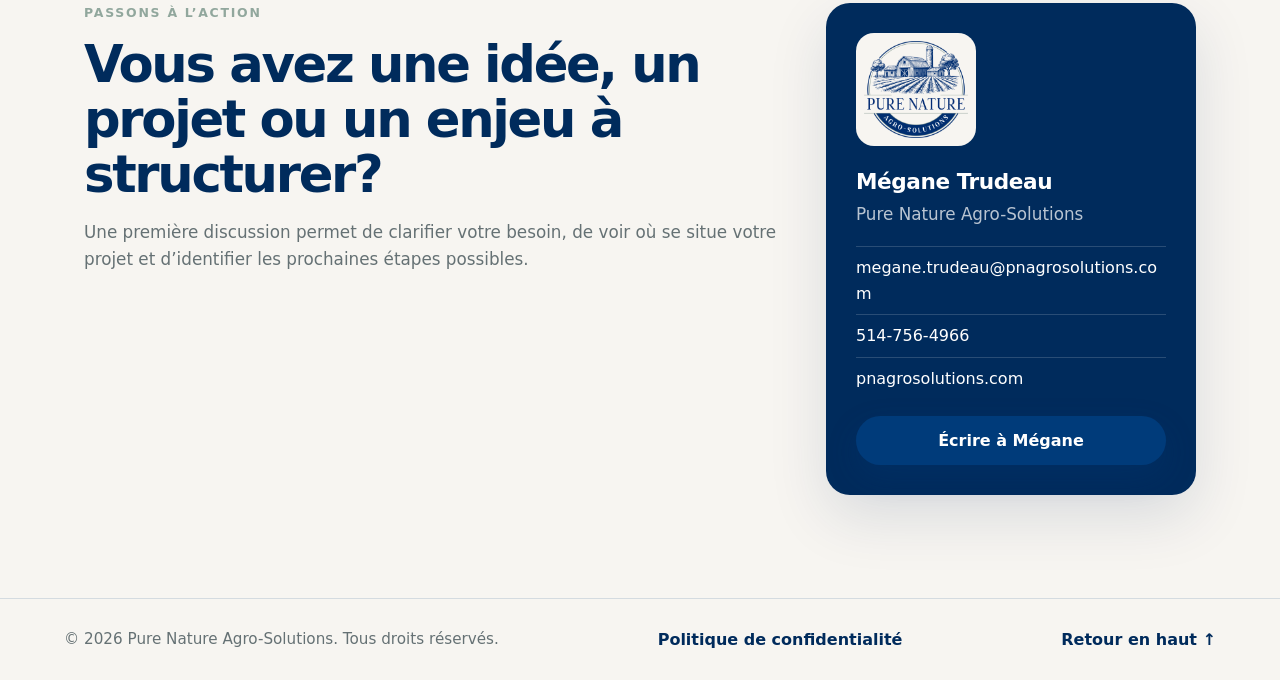
==== commit 5f25e729: "Préparer le lien vers la politique de confidentialité" ====
--- a/index.html
+++ b/index.html
@@ -147,6 +147,7 @@
 
   <footer class="site-footer">
     <p>© <span id="year"></span> Pure Nature Agro-Solutions. Tous droits réservés.</p>
+  <a href="/politique-confidentialite.html">Politique de confidentialité</a>
     <a href="#top">Retour en haut ↑</a>
   </footer>
 
